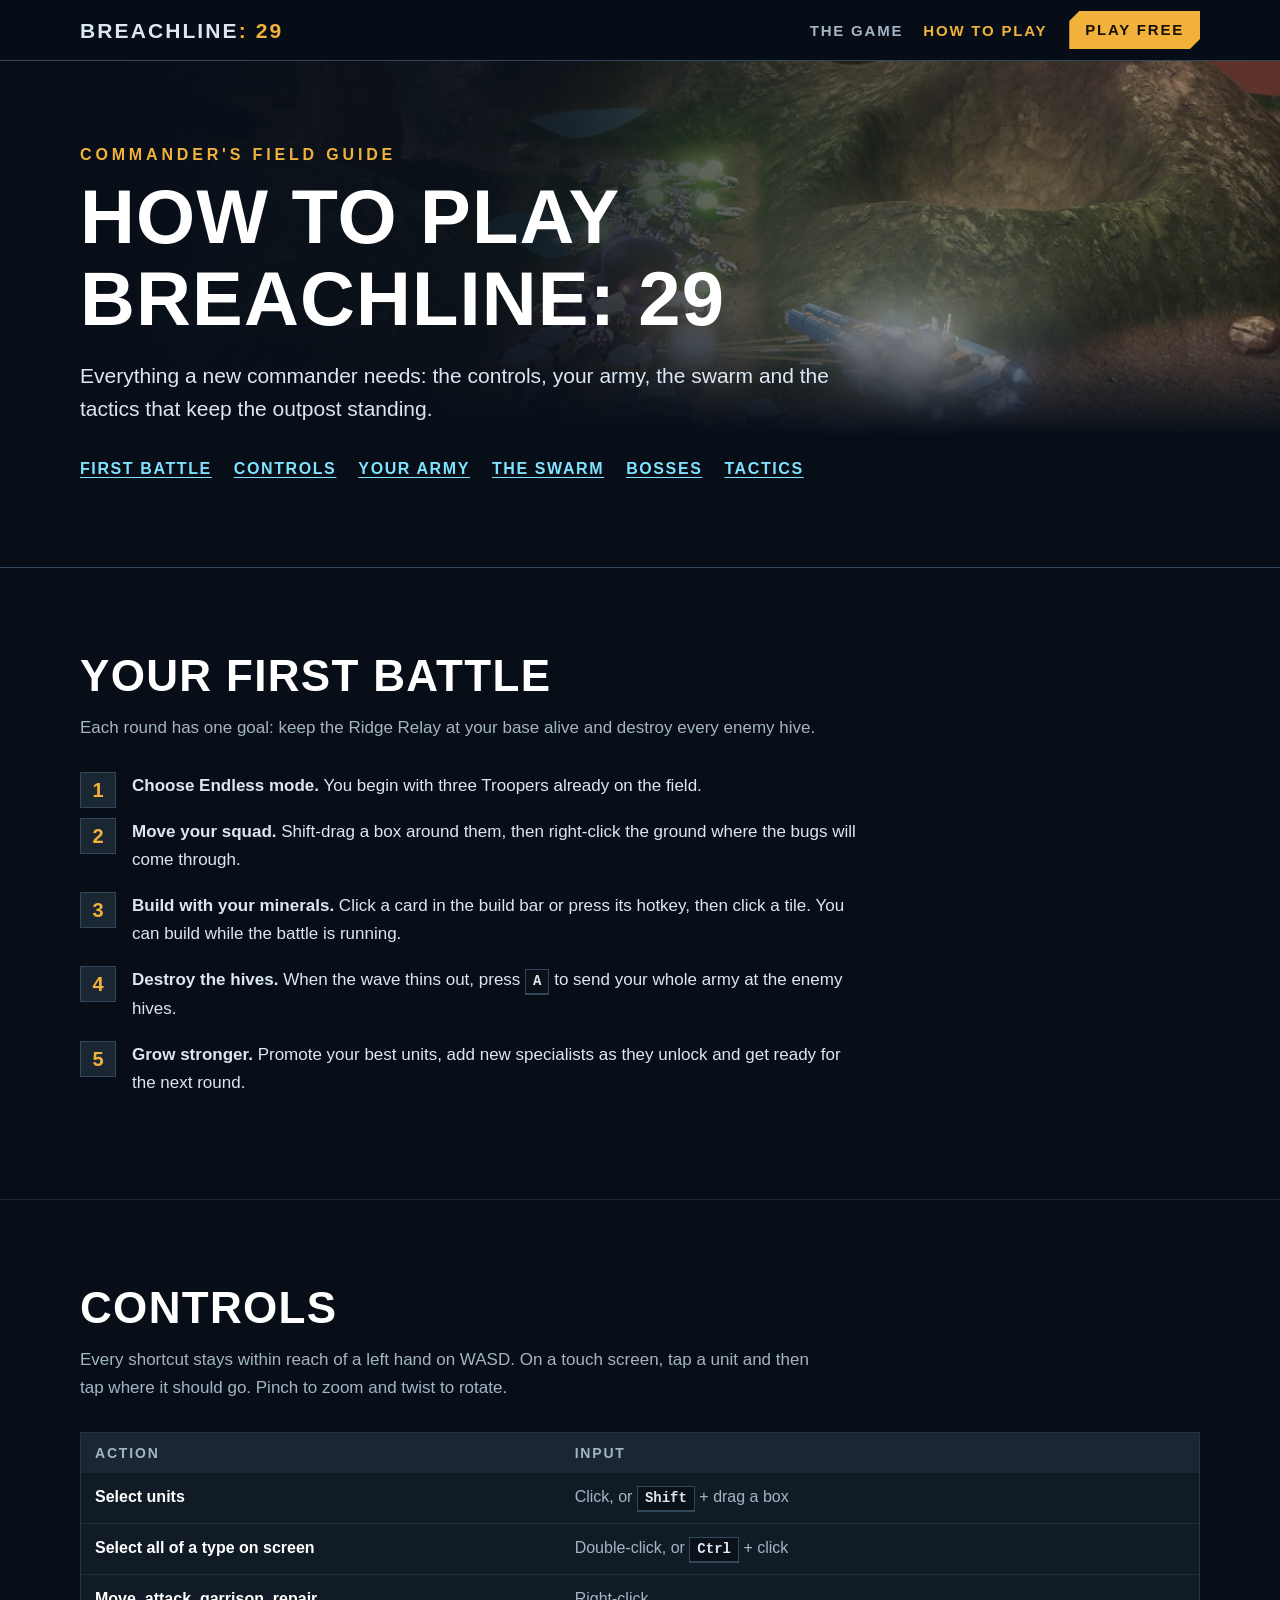
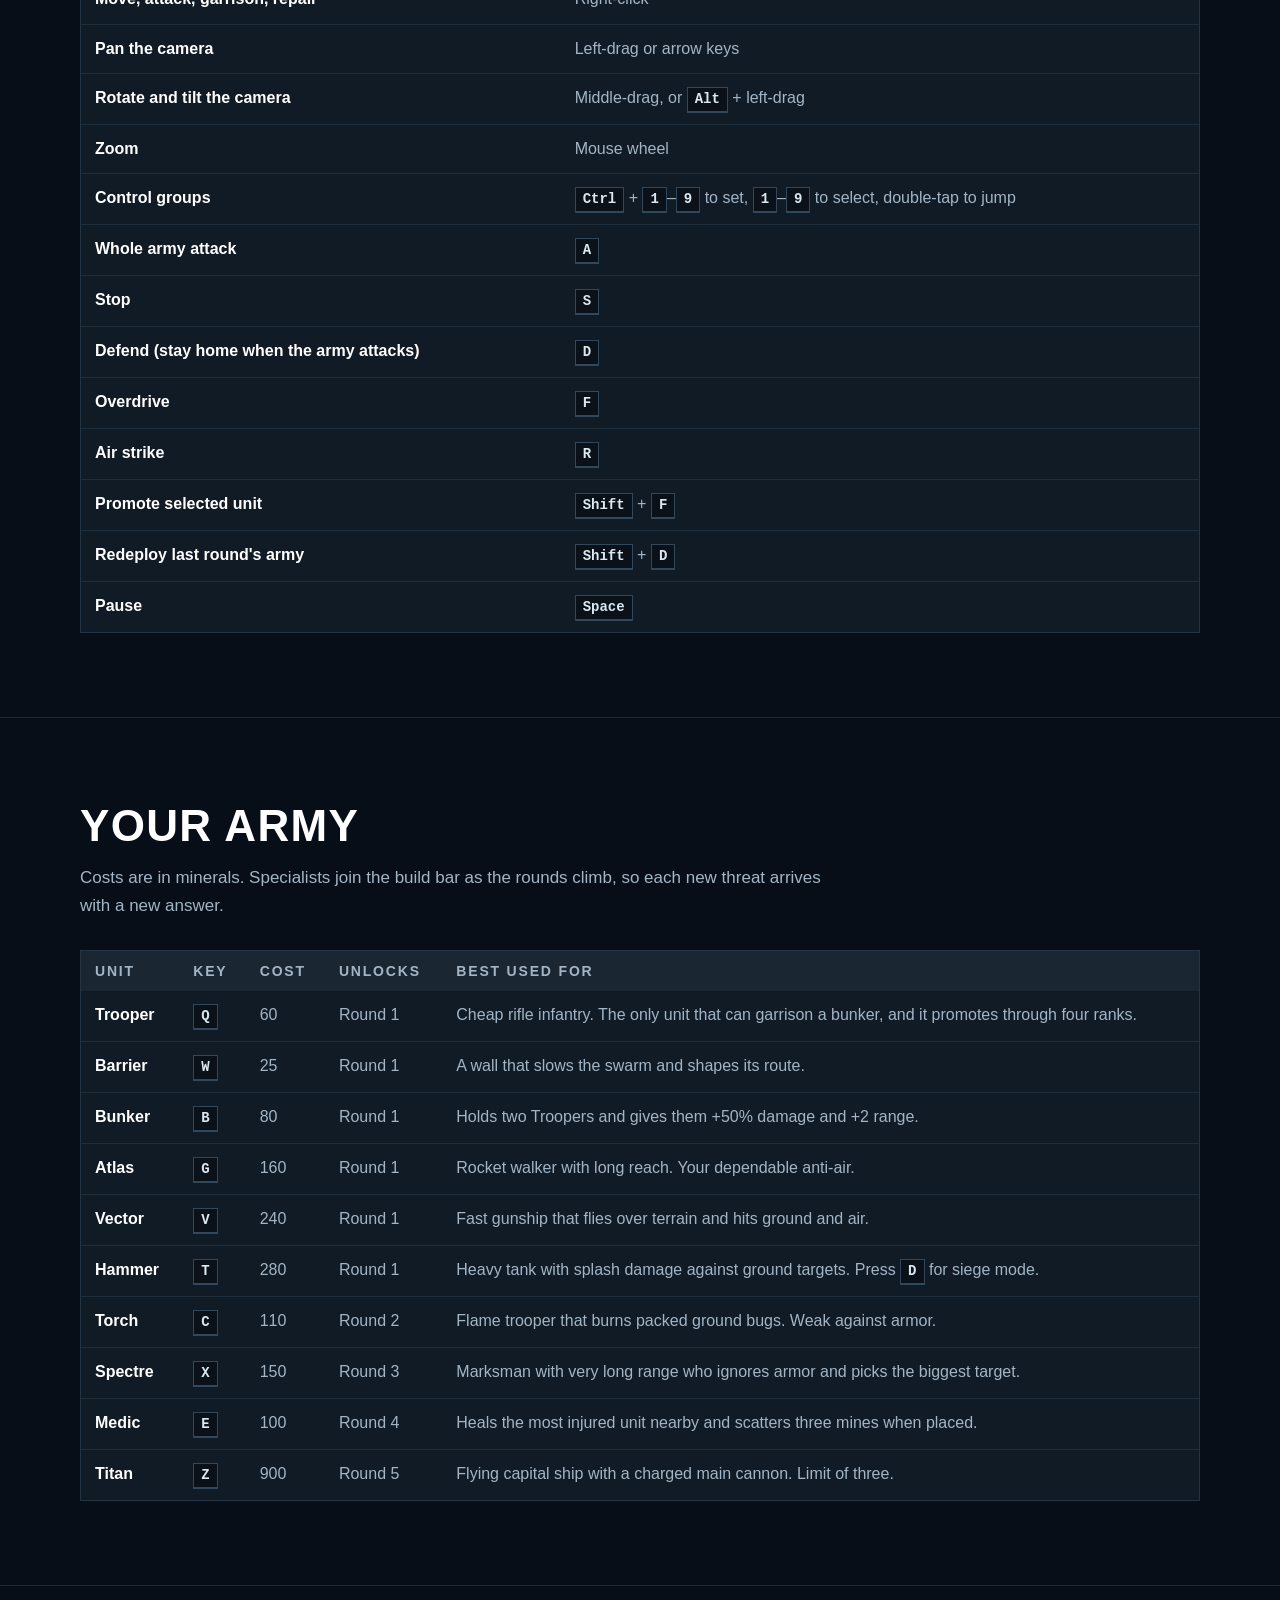
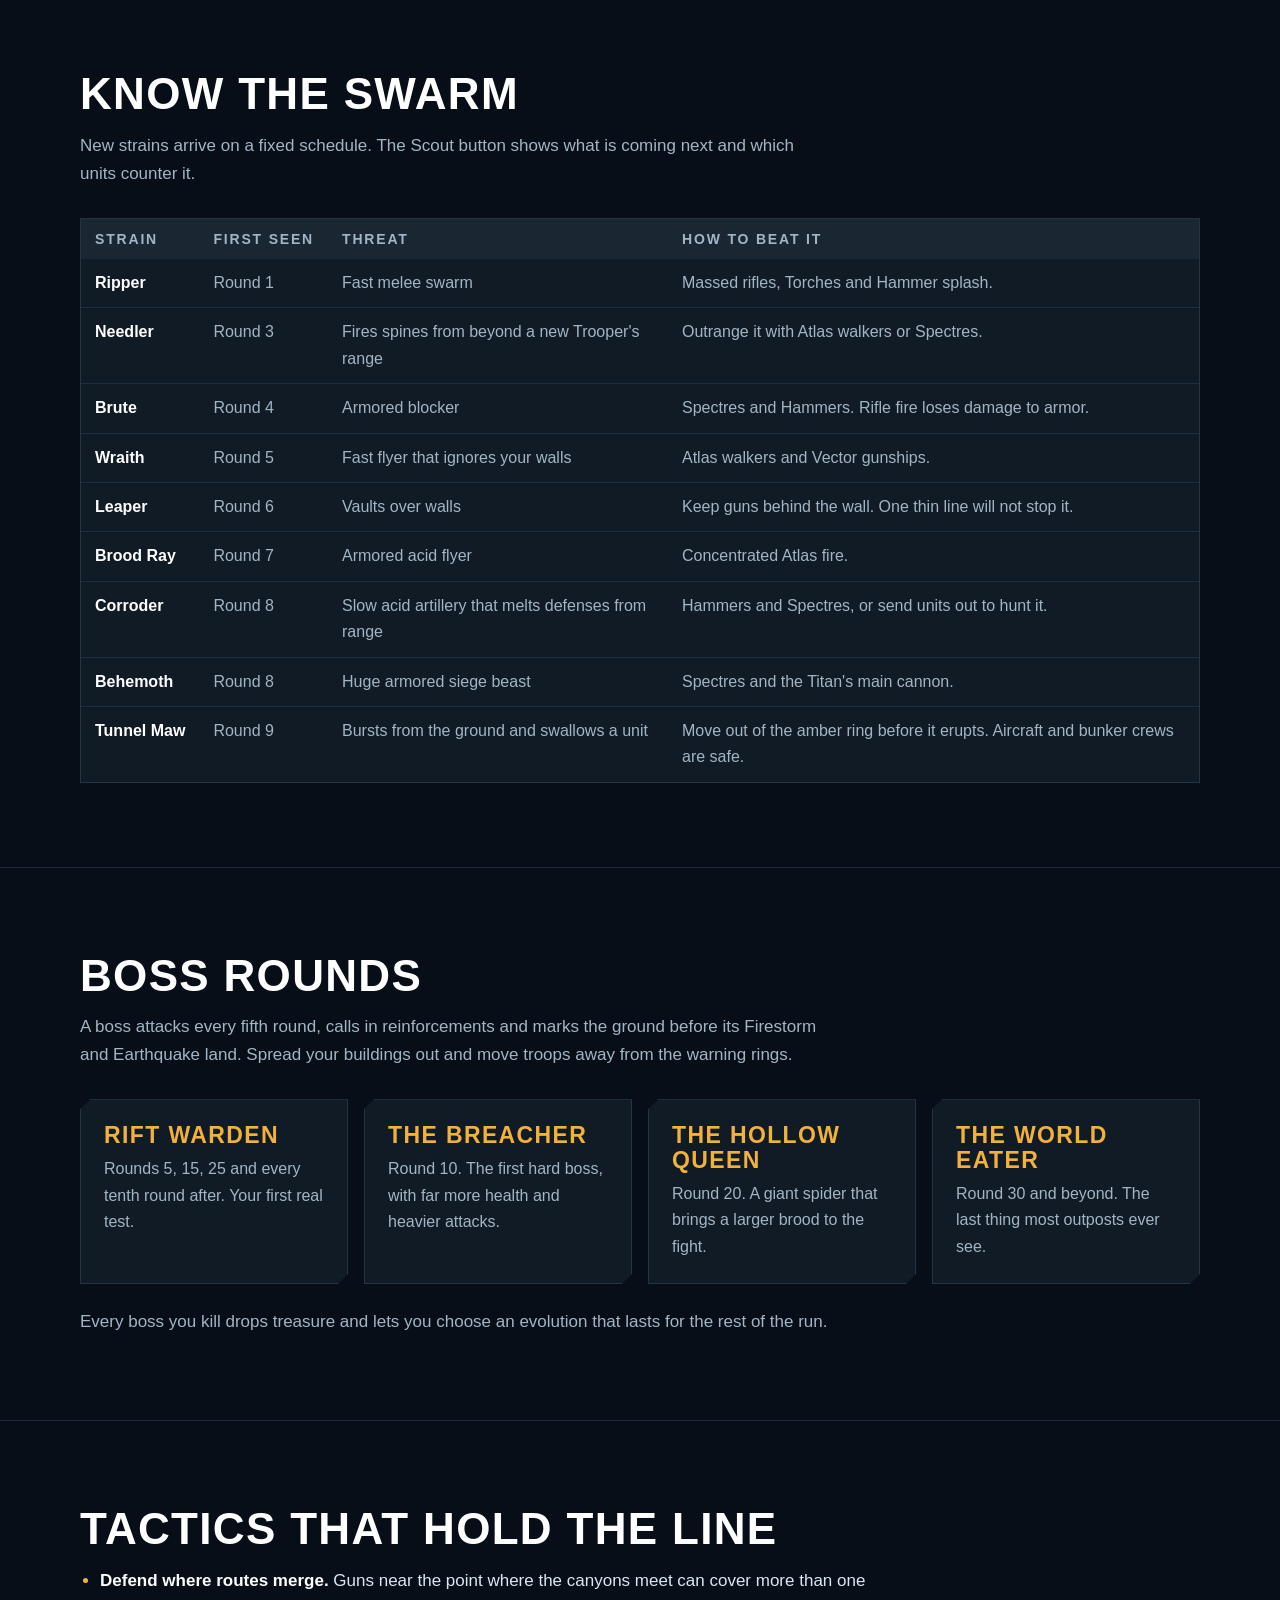
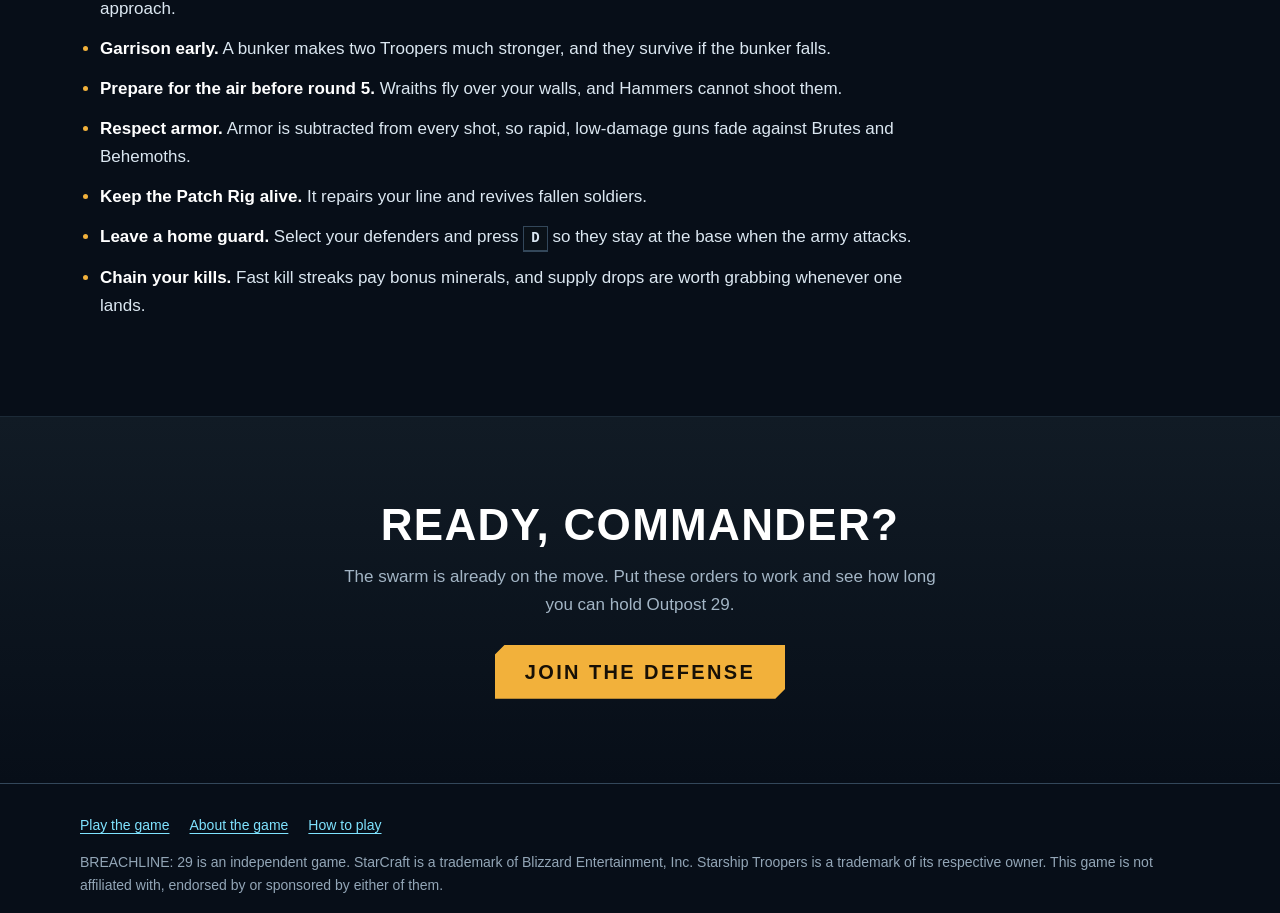
==== guide.html @ b4d99f03 "Make the game findable in search with landing pages and metadata Add a landing page and a how-to-pla" ====
<!DOCTYPE html>
<html lang="en">
<head>
<meta charset="utf-8">
<meta name="viewport" content="width=device-width, initial-scale=1">
<title>How to Play BREACHLINE: 29: Units, Enemies &amp; Strategy Guide</title>
<meta name="description" content="Master BREACHLINE: 29, the free 3D tower defense RTS. Learn the controls, every unit and bug strain, boss rounds and the strategies that hold the line.">
<meta name="robots" content="index, follow, max-image-preview:large, max-snippet:-1, max-video-preview:-1">
<meta name="theme-color" content="#070e18">
<link rel="canonical" href="https://protectyourhome.vercel.app/guide">
<link rel="icon" href="favicon.ico" sizes="32x32">
<link rel="icon" href="favicon.svg" type="image/svg+xml">
<link rel="apple-touch-icon" href="assets/icons/apple-touch-icon.png">
<link rel="manifest" href="site.webmanifest">
<meta property="og:type" content="article">
<meta property="og:locale" content="en_US">
<meta property="og:site_name" content="BREACHLINE: 29">
<meta property="og:title" content="BREACHLINE: 29 Field Guide: Units, Enemies &amp; Strategy">
<meta property="og:description" content="Every unit, every bug strain, every boss and the tactics that keep Outpost 29 standing.">
<meta property="og:url" content="https://protectyourhome.vercel.app/guide">
<meta property="og:image" content="https://protectyourhome.vercel.app/assets/og.jpg">
<meta property="og:image:width" content="1200">
<meta property="og:image:height" content="630">
<meta property="og:image:alt" content="A thin line of troopers, walkers and a gunship holding a canyon barricade against a glowing swarm.">
<meta name="twitter:card" content="summary_large_image">
<meta name="twitter:title" content="BREACHLINE: 29 Field Guide: Units, Enemies &amp; Strategy">
<meta name="twitter:description" content="Every unit, every bug strain, every boss and the tactics that keep Outpost 29 standing.">
<meta name="twitter:image" content="https://protectyourhome.vercel.app/assets/og.jpg">
<meta name="twitter:image:alt" content="A thin line of troopers, walkers and a gunship holding a canyon barricade against a glowing swarm.">
<link rel="stylesheet" href="src/site.css">
<script type="application/ld+json">
{
  "@context": "https://schema.org",
  "@graph": [
    {
      "@type": "Article",
      "@id": "https://protectyourhome.vercel.app/guide#article",
      "headline": "How to Play BREACHLINE: 29: Units, Enemies & Strategy Guide",
      "description": "The controls, units, bug strains, boss rounds and strategies of BREACHLINE: 29, a free 3D tower defense RTS.",
      "image": "https://protectyourhome.vercel.app/assets/og.jpg",
      "dateModified": "2026-11-18",
      "inLanguage": "en",
      "mainEntityOfPage": "https://protectyourhome.vercel.app/guide",
      "about": { "@id": "https://protectyourhome.vercel.app/#game" },
      "isPartOf": { "@id": "https://protectyourhome.vercel.app/#website" },
      "author": { "@id": "https://protectyourhome.vercel.app/#studio" },
      "publisher": { "@id": "https://protectyourhome.vercel.app/#studio" }
    },
    {
      "@type": "BreadcrumbList",
      "itemListElement": [
        { "@type": "ListItem", "position": 1, "name": "Play BREACHLINE: 29", "item": "https://protectyourhome.vercel.app/" },
        { "@type": "ListItem", "position": 2, "name": "How to play", "item": "https://protectyourhome.vercel.app/guide" }
      ]
    }
  ]
}
</script>
</head>
<body>
<a class="skip" href="#main">Skip to content</a>

<header class="bar">
  <div class="wrap bar__in">
    <a class="brand" href="./">BREACHLINE<b>: 29</b></a>
    <nav aria-label="Main">
      <a href="tower-defense-game">The game</a>
      <a href="guide" aria-current="page">How to play</a>
    </nav>
    <a class="cta cta--small" href="./">Play free</a>
  </div>
</header>

<main id="main">
  <section class="hero hero--short">
    <img class="hero__art" src="assets/og.jpg" width="1200" height="630" fetchpriority="high" alt="Troopers and walkers defend a canyon barricade from the swarm in BREACHLINE: 29.">
    <div class="wrap hero__in">
      <p class="eyebrow">Commander's field guide</p>
      <h1>How to play BREACHLINE: 29</h1>
      <p class="lede">Everything a new commander needs: the controls, your army, the swarm and the tactics that keep the outpost standing.</p>
      <ul class="toc" aria-label="On this page">
        <li><a href="#start">First battle</a></li>
        <li><a href="#controls">Controls</a></li>
        <li><a href="#army">Your army</a></li>
        <li><a href="#swarm">The swarm</a></li>
        <li><a href="#bosses">Bosses</a></li>
        <li><a href="#tactics">Tactics</a></li>
      </ul>
    </div>
  </section>

  <section class="block" id="start">
    <div class="wrap">
      <h2>Your first battle</h2>
      <p class="intro">Each round has one goal: keep the Ridge Relay at your base alive and destroy every enemy hive.</p>
      <ol class="steps">
        <li><strong>Choose Endless mode.</strong> You begin with three Troopers already on the field.</li>
        <li><strong>Move your squad.</strong> Shift-drag a box around them, then right-click the ground where the bugs will come through.</li>
        <li><strong>Build with your minerals.</strong> Click a card in the build bar or press its hotkey, then click a tile. You can build while the battle is running.</li>
        <li><strong>Destroy the hives.</strong> When the wave thins out, press <kbd>A</kbd> to send your whole army at the enemy hives.</li>
        <li><strong>Grow stronger.</strong> Promote your best units, add new specialists as they unlock and get ready for the next round.</li>
      </ol>
    </div>
  </section>

  <section class="block" id="controls">
    <div class="wrap">
      <h2>Controls</h2>
      <p class="intro">Every shortcut stays within reach of a left hand on WASD. On a touch screen, tap a unit and then tap where it should go. Pinch to zoom and twist to rotate.</p>
      <div class="scroll" tabindex="0" role="region" aria-label="Controls table">
        <table>
          <caption>Mouse and keyboard controls</caption>
          <thead><tr><th scope="col">Action</th><th scope="col">Input</th></tr></thead>
          <tbody>
            <tr><th scope="row">Select units</th><td>Click, or <kbd>Shift</kbd> + drag a box</td></tr>
            <tr><th scope="row">Select all of a type on screen</th><td>Double-click, or <kbd>Ctrl</kbd> + click</td></tr>
            <tr><th scope="row">Move, attack, garrison, repair</th><td>Right-click</td></tr>
            <tr><th scope="row">Pan the camera</th><td>Left-drag or arrow keys</td></tr>
            <tr><th scope="row">Rotate and tilt the camera</th><td>Middle-drag, or <kbd>Alt</kbd> + left-drag</td></tr>
            <tr><th scope="row">Zoom</th><td>Mouse wheel</td></tr>
            <tr><th scope="row">Control groups</th><td><kbd>Ctrl</kbd> + <kbd>1</kbd>–<kbd>9</kbd> to set, <kbd>1</kbd>–<kbd>9</kbd> to select, double-tap to jump</td></tr>
            <tr><th scope="row">Whole army attack</th><td><kbd>A</kbd></td></tr>
            <tr><th scope="row">Stop</th><td><kbd>S</kbd></td></tr>
            <tr><th scope="row">Defend (stay home when the army attacks)</th><td><kbd>D</kbd></td></tr>
            <tr><th scope="row">Overdrive</th><td><kbd>F</kbd></td></tr>
            <tr><th scope="row">Air strike</th><td><kbd>R</kbd></td></tr>
            <tr><th scope="row">Promote selected unit</th><td><kbd>Shift</kbd> + <kbd>F</kbd></td></tr>
            <tr><th scope="row">Redeploy last round's army</th><td><kbd>Shift</kbd> + <kbd>D</kbd></td></tr>
            <tr><th scope="row">Pause</th><td><kbd>Space</kbd></td></tr>
          </tbody>
        </table>
      </div>
    </div>
  </section>

  <section class="block" id="army">
    <div class="wrap">
      <h2>Your army</h2>
      <p class="intro">Costs are in minerals. Specialists join the build bar as the rounds climb, so each new threat arrives with a new answer.</p>
      <div class="scroll" tabindex="0" role="region" aria-label="Army table">
        <table>
          <caption>Units and defenses you can build</caption>
          <thead><tr><th scope="col">Unit</th><th scope="col">Key</th><th scope="col">Cost</th><th scope="col">Unlocks</th><th scope="col">Best used for</th></tr></thead>
          <tbody>
            <tr><th scope="row">Trooper</th><td><kbd>Q</kbd></td><td class="num">60</td><td class="num">Round 1</td><td>Cheap rifle infantry. The only unit that can garrison a bunker, and it promotes through four ranks.</td></tr>
            <tr><th scope="row">Barrier</th><td><kbd>W</kbd></td><td class="num">25</td><td class="num">Round 1</td><td>A wall that slows the swarm and shapes its route.</td></tr>
            <tr><th scope="row">Bunker</th><td><kbd>B</kbd></td><td class="num">80</td><td class="num">Round 1</td><td>Holds two Troopers and gives them +50% damage and +2 range.</td></tr>
            <tr><th scope="row">Atlas</th><td><kbd>G</kbd></td><td class="num">160</td><td class="num">Round 1</td><td>Rocket walker with long reach. Your dependable anti-air.</td></tr>
            <tr><th scope="row">Vector</th><td><kbd>V</kbd></td><td class="num">240</td><td class="num">Round 1</td><td>Fast gunship that flies over terrain and hits ground and air.</td></tr>
            <tr><th scope="row">Hammer</th><td><kbd>T</kbd></td><td class="num">280</td><td class="num">Round 1</td><td>Heavy tank with splash damage against ground targets. Press <kbd>D</kbd> for siege mode.</td></tr>
            <tr><th scope="row">Torch</th><td><kbd>C</kbd></td><td class="num">110</td><td class="num">Round 2</td><td>Flame trooper that burns packed ground bugs. Weak against armor.</td></tr>
            <tr><th scope="row">Spectre</th><td><kbd>X</kbd></td><td class="num">150</td><td class="num">Round 3</td><td>Marksman with very long range who ignores armor and picks the biggest target.</td></tr>
            <tr><th scope="row">Medic</th><td><kbd>E</kbd></td><td class="num">100</td><td class="num">Round 4</td><td>Heals the most injured unit nearby and scatters three mines when placed.</td></tr>
            <tr><th scope="row">Titan</th><td><kbd>Z</kbd></td><td class="num">900</td><td class="num">Round 5</td><td>Flying capital ship with a charged main cannon. Limit of three.</td></tr>
          </tbody>
        </table>
      </div>
    </div>
  </section>

  <section class="block" id="swarm">
    <div class="wrap">
      <h2>Know the swarm</h2>
      <p class="intro">New strains arrive on a fixed schedule. The Scout button shows what is coming next and which units counter it.</p>
      <div class="scroll" tabindex="0" role="region" aria-label="Swarm table">
        <table>
          <caption>Bug strains, when they first appear and how to beat them</caption>
          <thead><tr><th scope="col">Strain</th><th scope="col">First seen</th><th scope="col">Threat</th><th scope="col">How to beat it</th></tr></thead>
          <tbody>
            <tr><th scope="row">Ripper</th><td class="num">Round 1</td><td>Fast melee swarm</td><td>Massed rifles, Torches and Hammer splash.</td></tr>
            <tr><th scope="row">Needler</th><td class="num">Round 3</td><td>Fires spines from beyond a new Trooper's range</td><td>Outrange it with Atlas walkers or Spectres.</td></tr>
            <tr><th scope="row">Brute</th><td class="num">Round 4</td><td>Armored blocker</td><td>Spectres and Hammers. Rifle fire loses damage to armor.</td></tr>
            <tr><th scope="row">Wraith</th><td class="num">Round 5</td><td>Fast flyer that ignores your walls</td><td>Atlas walkers and Vector gunships.</td></tr>
            <tr><th scope="row">Leaper</th><td class="num">Round 6</td><td>Vaults over walls</td><td>Keep guns behind the wall. One thin line will not stop it.</td></tr>
            <tr><th scope="row">Brood Ray</th><td class="num">Round 7</td><td>Armored acid flyer</td><td>Concentrated Atlas fire.</td></tr>
            <tr><th scope="row">Corroder</th><td class="num">Round 8</td><td>Slow acid artillery that melts defenses from range</td><td>Hammers and Spectres, or send units out to hunt it.</td></tr>
            <tr><th scope="row">Behemoth</th><td class="num">Round 8</td><td>Huge armored siege beast</td><td>Spectres and the Titan's main cannon.</td></tr>
            <tr><th scope="row">Tunnel Maw</th><td class="num">Round 9</td><td>Bursts from the ground and swallows a unit</td><td>Move out of the amber ring before it erupts. Aircraft and bunker crews are safe.</td></tr>
          </tbody>
        </table>
      </div>
    </div>
  </section>

  <section class="block" id="bosses">
    <div class="wrap">
      <h2>Boss rounds</h2>
      <p class="intro">A boss attacks every fifth round, calls in reinforcements and marks the ground before its Firestorm and Earthquake land. Spread your buildings out and move troops away from the warning rings.</p>
      <div class="grid grid--four">
        <article class="card"><h3>Rift Warden</h3><p>Rounds 5, 15, 25 and every tenth round after. Your first real test.</p></article>
        <article class="card"><h3>The Breacher</h3><p>Round 10. The first hard boss, with far more health and heavier attacks.</p></article>
        <article class="card"><h3>The Hollow Queen</h3><p>Round 20. A giant spider that brings a larger brood to the fight.</p></article>
        <article class="card"><h3>The World Eater</h3><p>Round 30 and beyond. The last thing most outposts ever see.</p></article>
      </div>
      <p class="intro" style="margin:24px 0 0">Every boss you kill drops treasure and lets you choose an evolution that lasts for the rest of the run.</p>
    </div>
  </section>

  <section class="block" id="tactics">
    <div class="wrap">
      <h2>Tactics that hold the line</h2>
      <ul class="tips">
        <li><strong>Defend where routes merge.</strong> Guns near the point where the canyons meet can cover more than one approach.</li>
        <li><strong>Garrison early.</strong> A bunker makes two Troopers much stronger, and they survive if the bunker falls.</li>
        <li><strong>Prepare for the air before round 5.</strong> Wraiths fly over your walls, and Hammers cannot shoot them.</li>
        <li><strong>Respect armor.</strong> Armor is subtracted from every shot, so rapid, low-damage guns fade against Brutes and Behemoths.</li>
        <li><strong>Keep the Patch Rig alive.</strong> It repairs your line and revives fallen soldiers.</li>
        <li><strong>Leave a home guard.</strong> Select your defenders and press <kbd>D</kbd> so they stay at the base when the army attacks.</li>
        <li><strong>Chain your kills.</strong> Fast kill streaks pay bonus minerals, and supply drops are worth grabbing whenever one lands.</li>
      </ul>
    </div>
  </section>

  <section class="block closing">
    <div class="wrap">
      <h2>Ready, commander?</h2>
      <p>The swarm is already on the move. Put these orders to work and see how long you can hold Outpost 29.</p>
      <a class="cta" href="./">Join the defense</a>
    </div>
  </section>
</main>

<footer class="foot">
  <div class="wrap">
    <nav aria-label="Footer">
      <a href="./">Play the game</a>
      <a href="tower-defense-game">About the game</a>
      <a href="guide">How to play</a>
    </nav>
    <p>BREACHLINE: 29 is an independent game. StarCraft is a trademark of Blizzard Entertainment, Inc. Starship Troopers is a trademark of its respective owner. This game is not affiliated with, endorsed by or sponsored by either of them.</p>
  </div>
</footer>
</body>
</html>
---- src/site.css ----
/*
 * The public pages around the game (tower-defense-game.html, guide.html).
 * Same steel console as the start menu, but light enough to load before the game does.
 */
:root {
  color-scheme: dark;
  --display: "Bahnschrift", "DIN Condensed", "DIN Alternate", "Avenir Next Condensed", "Arial Narrow", sans-serif;
  --body: -apple-system, BlinkMacSystemFont, "Segoe UI", Roboto, "Helvetica Neue", Arial, sans-serif;
  --bg: #070e18;
  --plate: #111b25;
  --plate-high: #1a2632;
  --edge: #33475a;
  --ink: #dbe7f1;
  --dim: #a3b5c5;
  --ice: #7fe3ff;
  --amber: #f2b13b;
  --cut: polygon(10px 0, 100% 0, 100% calc(100% - 10px), calc(100% - 10px) 100%, 0 100%, 0 10px);
}

* { box-sizing: border-box; }
html { scroll-behavior: smooth; scroll-padding-top: 76px; -webkit-text-size-adjust: 100%; }
body { margin: 0; background: var(--bg); color: var(--ink); font: 17px/1.65 var(--body); overflow-x: hidden; }
img { display: block; max-width: 100%; height: auto; }
a { color: var(--ice); text-underline-offset: 3px; }
a:hover { color: #c5f2ff; }
:focus-visible { outline: 2px solid var(--amber); outline-offset: 3px; }

.skip { position: absolute; left: 16px; top: -60px; z-index: 30; padding: 8px 14px; background: var(--amber); color: #171006; font-weight: 700; }
.skip:focus { top: 10px; color: #171006; }

.wrap { width: min(1120px, 100% - 32px); margin-inline: auto; }

/* ---------------- top bar ---------------- */
.bar { position: sticky; top: 0; z-index: 20; background: #070e18f2; border-bottom: 1px solid var(--edge); }
.bar__in { display: flex; align-items: center; gap: 22px; min-height: 60px; }
.brand { margin-right: auto; color: var(--ink); font: 700 21px/1 var(--display); letter-spacing: .1em; text-decoration: none; white-space: nowrap; }
.brand b { color: var(--amber); }
.bar nav { display: flex; gap: 20px; }
.bar nav a { color: var(--dim); font: 600 15px/1 var(--display); letter-spacing: .12em; text-decoration: none; text-transform: uppercase; white-space: nowrap; }
.bar nav a:hover, .bar nav a[aria-current] { color: var(--amber); }

/* ---------------- buttons ---------------- */
.cta {
  display: inline-flex; align-items: center; justify-content: center; min-height: 54px; padding: 12px 30px;
  background: var(--amber); color: #171006; clip-path: var(--cut);
  font: 700 20px/1.1 var(--display); letter-spacing: .12em; text-align: center; text-decoration: none; text-transform: uppercase;
  transition: background-color .15s ease;
}
.cta:hover { background: #ffd27a; color: #171006; }
.cta--small { min-height: 38px; padding: 8px 16px; font-size: 15px; white-space: nowrap; }
.cta--quiet { background: var(--plate-high); color: var(--ink); box-shadow: inset 0 0 0 1px var(--edge); }
.cta--quiet:hover { background: #2a3b4b; color: #fff; }

/* ---------------- hero ---------------- */
.hero { position: relative; isolation: isolate; overflow: hidden; border-bottom: 1px solid var(--edge); }
.hero__art { position: absolute; inset: 0; z-index: -2; width: 100%; height: 100%; object-fit: cover; object-position: 62% 50%; }
.hero::after { content: ''; position: absolute; inset: 0; z-index: -1; background: linear-gradient(0deg, #070e18 26%, transparent 52%), linear-gradient(90deg, #070e18 8%, #070e18d9 44%, #070e1833 78%); }
.hero__in { padding-block: clamp(64px, 11vw, 136px); }
.hero--short .hero__in { padding-block: clamp(48px, 7vw, 84px); }
.eyebrow { margin: 0 0 12px; color: var(--amber); font: 700 16px/1.2 var(--display); letter-spacing: .24em; text-transform: uppercase; }
h1, h2, h3 { font-family: var(--display); line-height: 1.08; text-wrap: balance; }
h1 { max-width: 15em; margin: 0; color: #fff; font-size: clamp(42px, 6.6vw, 76px); font-weight: 700; letter-spacing: .015em; text-transform: uppercase; }
.lede { max-width: 37em; margin: 20px 0 30px; color: var(--ink); font-size: clamp(18px, 2vw, 21px); line-height: 1.55; }
.actions { display: flex; flex-wrap: wrap; gap: 12px; }
.assure { margin: 16px 0 0; color: var(--dim); font-size: 15px; }

/* ---------------- sections ---------------- */
section.block { padding-block: clamp(48px, 7vw, 84px); }
section.block + section.block { border-top: 1px solid #1c2a37; }
h2 { max-width: 22em; margin: 0 0 14px; color: #fff; font-size: clamp(31px, 4vw, 44px); font-weight: 700; letter-spacing: .03em; text-transform: uppercase; }
h3 { margin: 0 0 8px; color: var(--amber); font-size: 23px; font-weight: 700; letter-spacing: .06em; text-transform: uppercase; }
.intro { max-width: 44em; margin: 0 0 30px; color: var(--dim); }
p { margin: 0 0 14px; }
p:last-child { margin-bottom: 0; }

.grid { display: grid; grid-template-columns: repeat(auto-fit, minmax(min(100%, 300px), 1fr)); gap: 16px; }
.card { padding: 24px; background: var(--plate); box-shadow: inset 0 0 0 1px #243443; clip-path: var(--cut); }
.card p { color: var(--dim); font-size: 16px; }

.grid--four { grid-template-columns: repeat(4, minmax(0, 1fr)); }
@media (max-width: 1040px) { .grid--four { grid-template-columns: repeat(2, minmax(0, 1fr)); } }
@media (max-width: 600px) { .grid--four { grid-template-columns: minmax(0, 1fr); } }

.tally { display: grid; grid-template-columns: repeat(4, 1fr); gap: 1px; margin-block: 0; background: var(--edge); border-block: 1px solid var(--edge); }
.tally div { padding: 20px 12px; background: var(--bg); text-align: center; }
.tally dt { color: var(--dim); font: 600 14px/1.25 var(--display); letter-spacing: .14em; text-transform: uppercase; }
.tally dd { order: -1; margin: 0 0 4px; color: var(--ice); font: 700 44px/1 var(--display); }
.tally div { display: flex; flex-direction: column; }

/* ---------------- guide ---------------- */
.toc { display: flex; flex-wrap: wrap; gap: 8px 22px; margin: 0; padding: 0; list-style: none; }
.toc a { font: 600 16px/1.4 var(--display); letter-spacing: .1em; text-transform: uppercase; }
.steps { max-width: 46em; margin: 0; padding: 0; list-style: none; counter-reset: step; }
.steps li { position: relative; padding: 0 0 18px 52px; counter-increment: step; }
.steps li::before { content: counter(step); position: absolute; left: 0; top: 0; width: 36px; height: 36px; background: var(--plate-high); box-shadow: inset 0 0 0 1px var(--edge); color: var(--amber); font: 700 20px/36px var(--display); text-align: center; }
.tips { max-width: 50em; margin: 0; padding-left: 20px; }
.tips li { margin-bottom: 12px; }
.tips li::marker { color: var(--amber); }
.tips strong { color: #fff; }

.scroll { overflow-x: auto; border: 1px solid #243443; background: var(--plate); }
table { width: 100%; min-width: 640px; border-collapse: collapse; font-size: 16px; }
caption { position: absolute; width: 1px; height: 1px; overflow: hidden; clip-path: inset(50%); white-space: nowrap; }
th, td { padding: 11px 14px; border-bottom: 1px solid #1f2e3c; text-align: left; vertical-align: top; }
tr:last-child > * { border-bottom: 0; }
thead th { background: var(--plate-high); color: var(--dim); font: 600 14px/1.3 var(--display); letter-spacing: .13em; text-transform: uppercase; white-space: nowrap; }
tbody th { color: #fff; font-weight: 600; white-space: nowrap; }
td { color: var(--dim); }
.num { font-variant-numeric: tabular-nums; white-space: nowrap; }
kbd { display: inline-block; padding: 1px 7px; background: #0a1118; border: 1px solid var(--edge); border-bottom-width: 2px; color: var(--ink); font: 600 14px/1.5 ui-monospace, SFMono-Regular, Menlo, Consolas, monospace; white-space: nowrap; }

/* ---------------- FAQ ---------------- */
.faq { max-width: 50em; }
.faq details { border-bottom: 1px solid #243443; }
.faq summary { padding: 16px 28px 16px 0; color: #fff; font-weight: 600; cursor: pointer; }
.faq summary:hover { color: var(--amber); }
.faq details p { padding-bottom: 16px; color: var(--dim); }

/* ---------------- closing call and footer ---------------- */
.closing { background: linear-gradient(180deg, #111b25, #070e18); border-top: 1px solid var(--edge); text-align: center; }
.closing h2 { margin-inline: auto; }
.closing p { max-width: 36em; margin: 0 auto 26px; color: var(--dim); }
.foot { padding-block: 30px 40px; border-top: 1px solid var(--edge); color: #93a6b7; font-size: 14px; }
.foot nav { display: flex; flex-wrap: wrap; gap: 8px 20px; margin-bottom: 14px; }

@media (max-width: 720px) {
  body { font-size: 16px; }
  .bar nav { display: none; }
  .hero::after { background: linear-gradient(0deg, #070e18 12%, #070e18d1 62%, #070e1899); }
  .actions .cta { width: 100%; }
  .tally { grid-template-columns: repeat(2, 1fr); }
  .card { padding: 20px; }
}
@media (prefers-reduced-motion: reduce) {
  html { scroll-behavior: auto; }
  .cta { transition: none; }
}
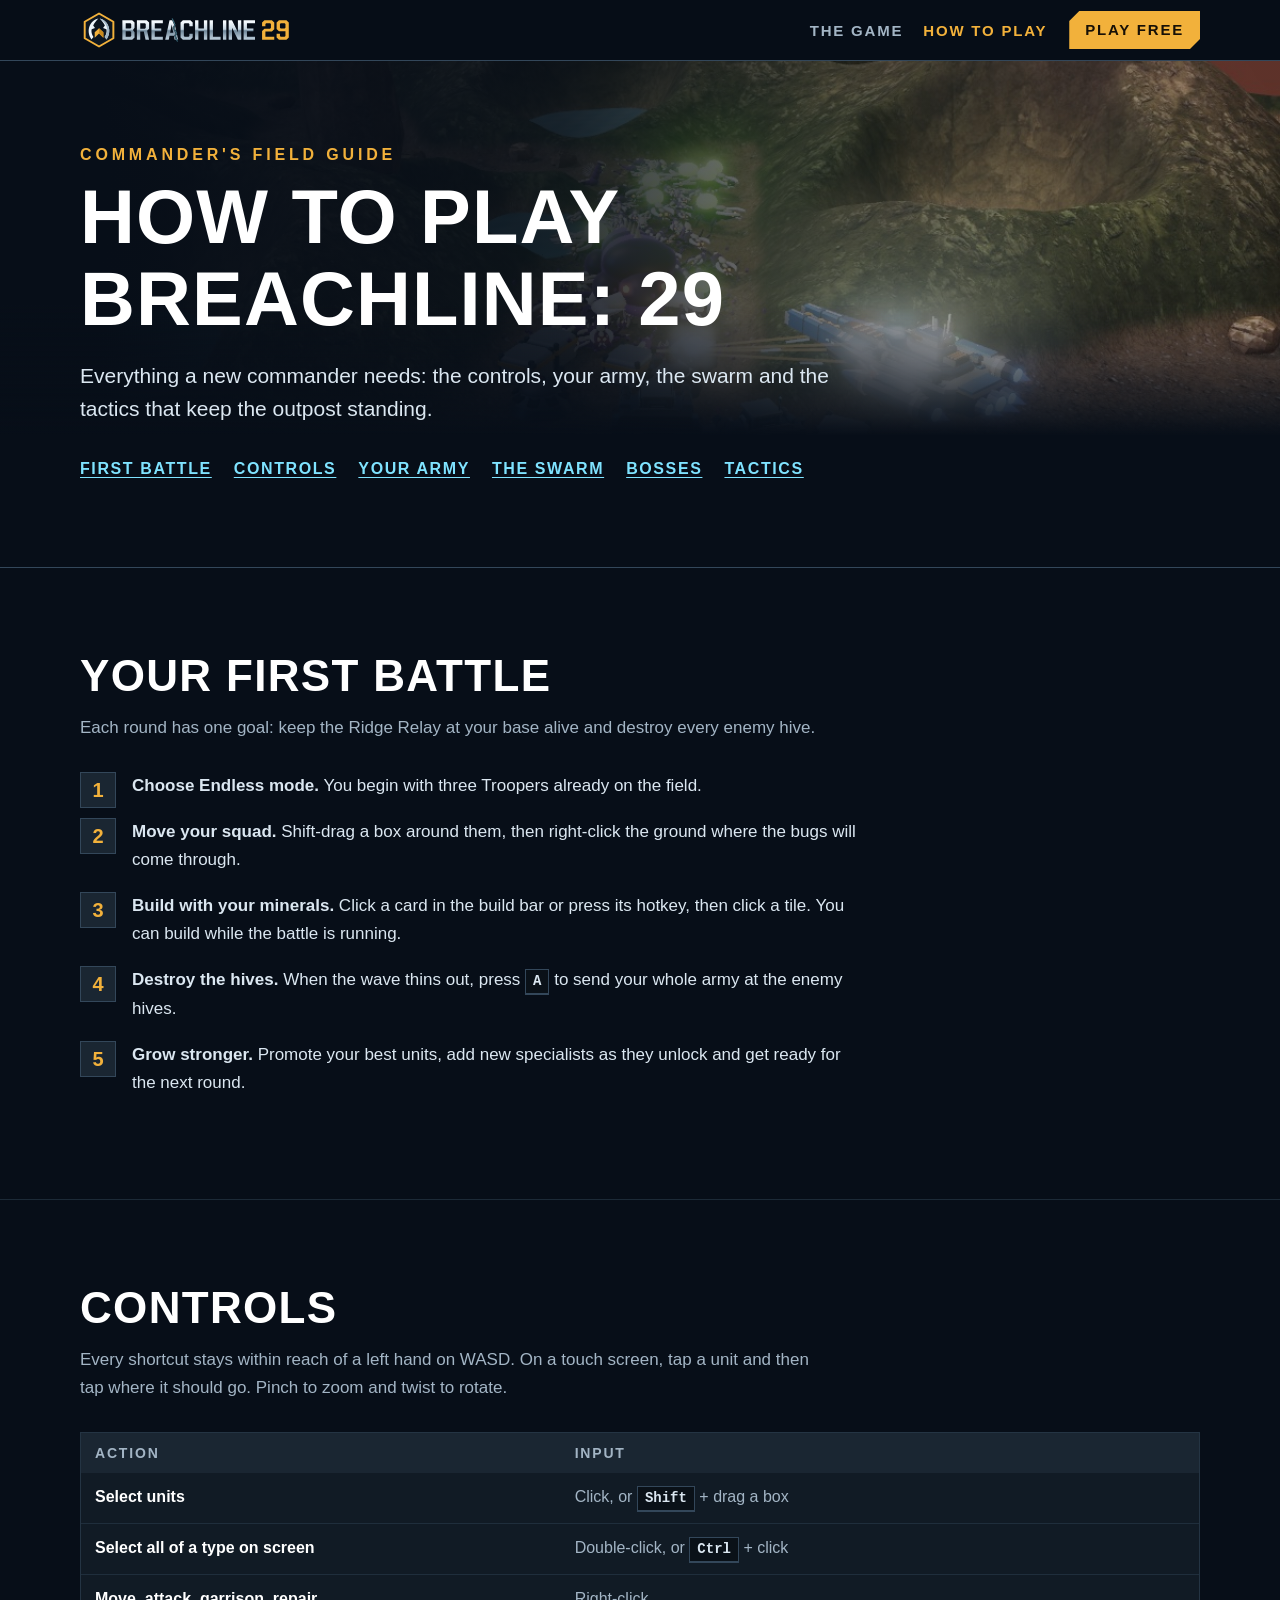
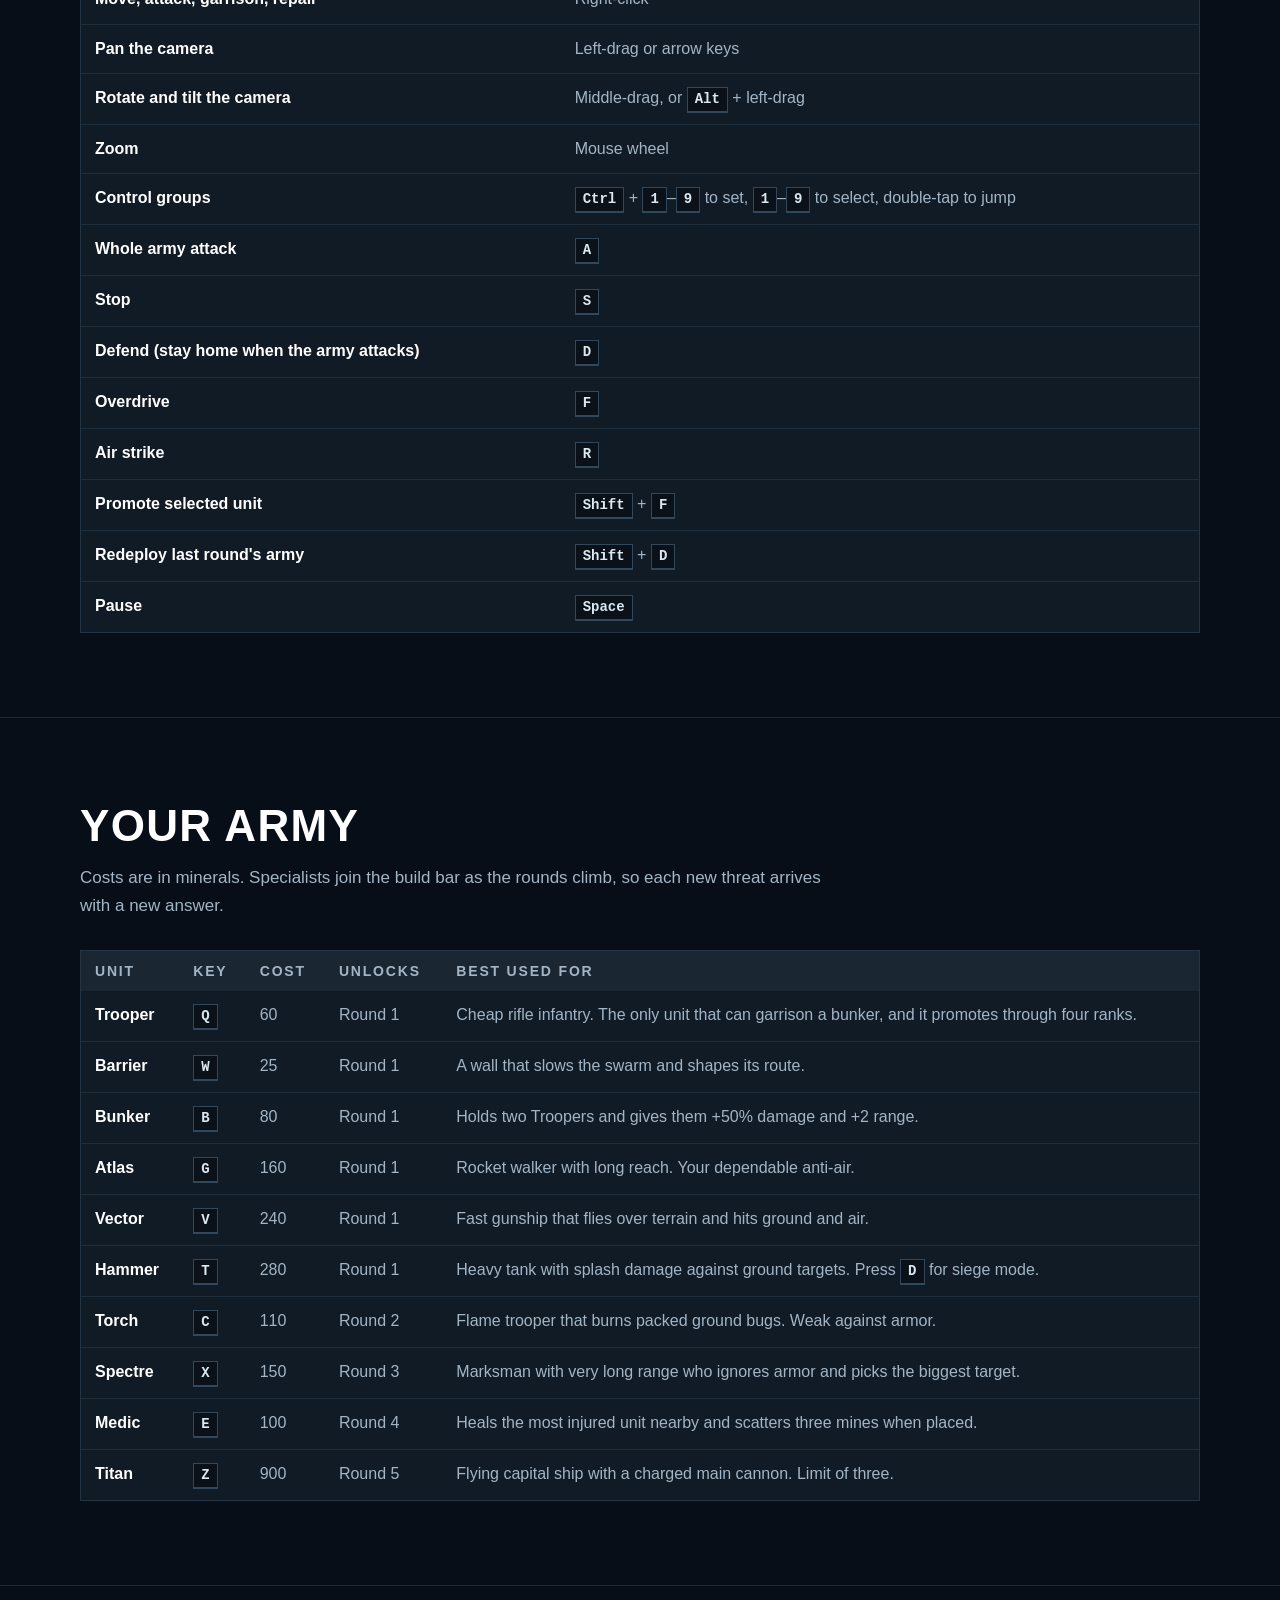
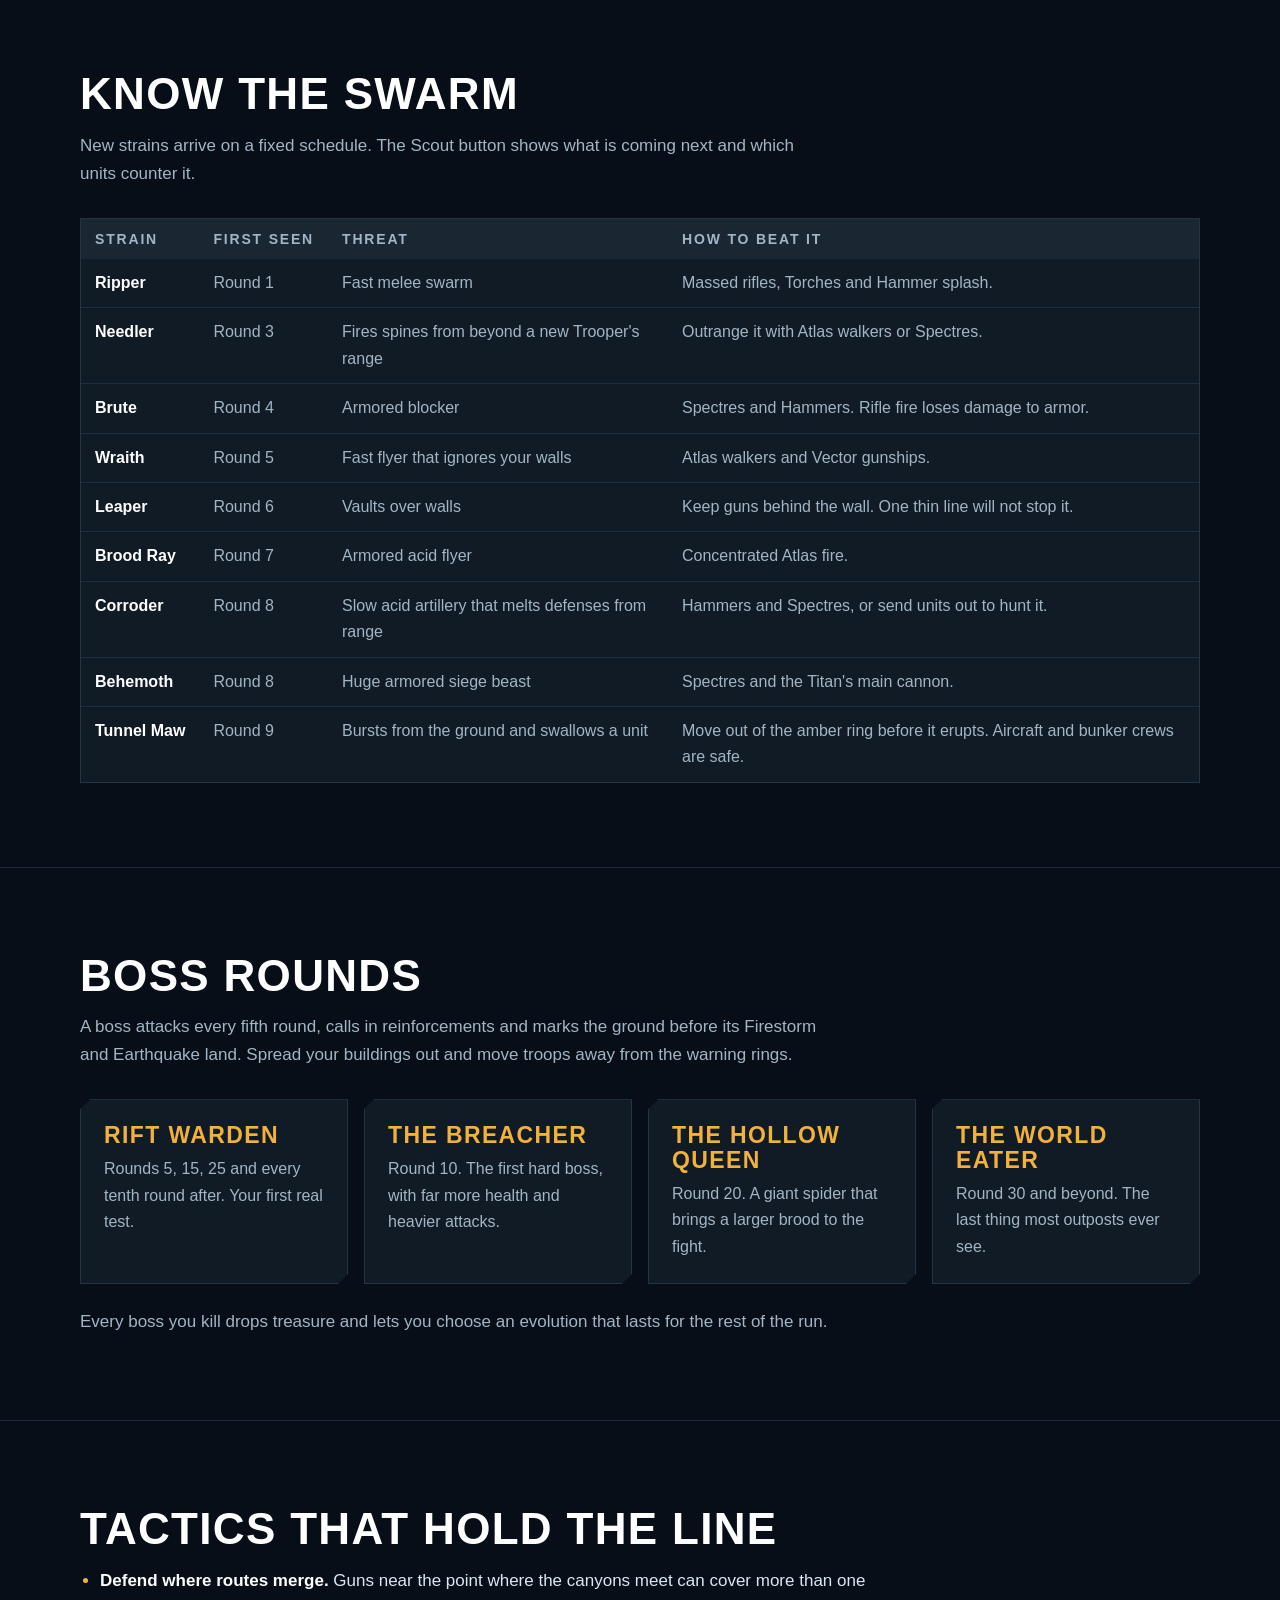
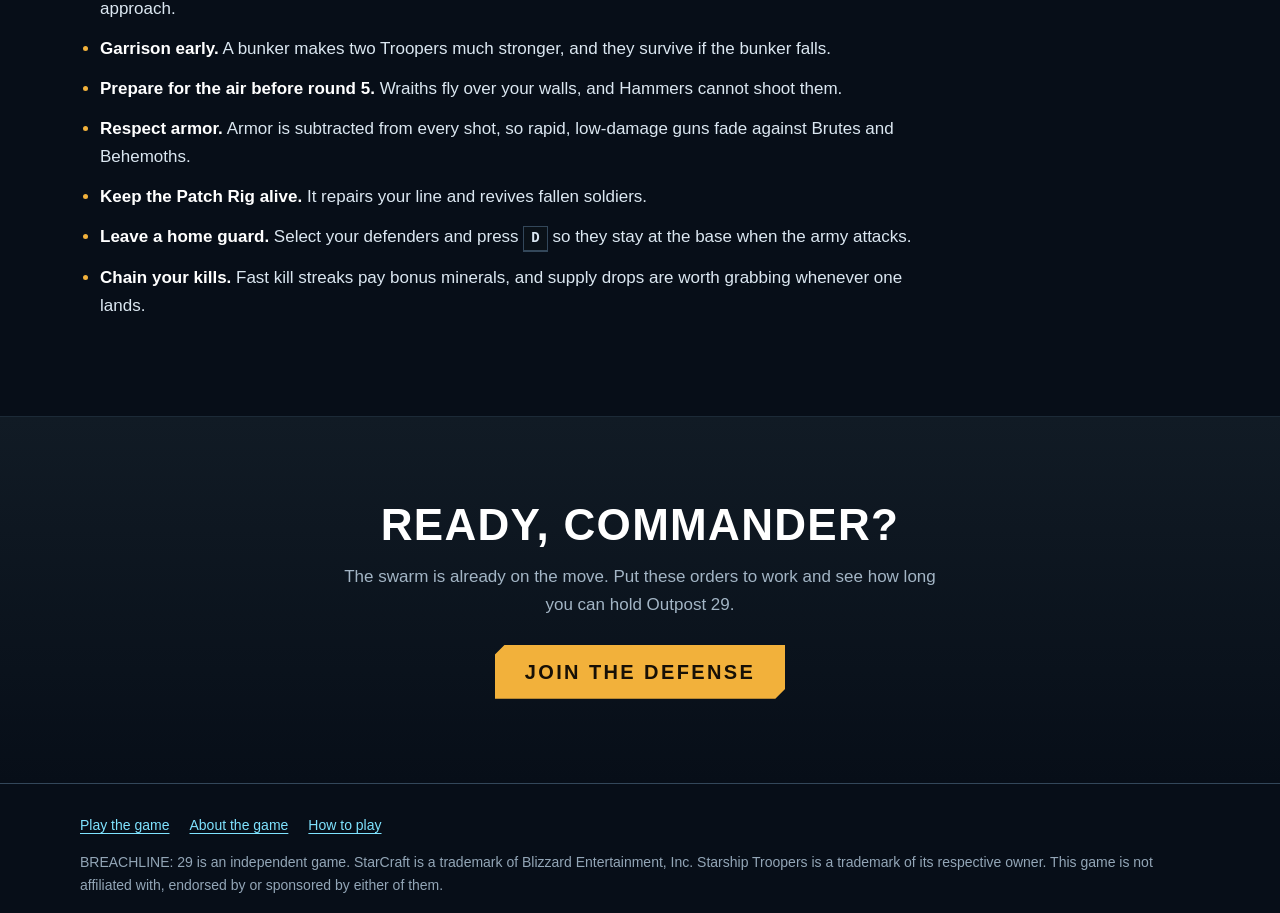
==== commit 003eda95: "Give the game a real logo and favicon Two swarm jaws close on a rank chevron inside a hive cell. The" ====
--- a/guide.html
+++ b/guide.html
@@ -10,7 +10,7 @@
 <link rel="canonical" href="https://protectyourhome.vercel.app/guide">
 <link rel="icon" href="favicon.ico" sizes="32x32">
 <link rel="icon" href="favicon.svg" type="image/svg+xml">
-<link rel="apple-touch-icon" href="assets/icons/apple-touch-icon.png">
+<link rel="apple-touch-icon" href="assets/brand/apple-touch-icon-v1.png">
 <link rel="manifest" href="site.webmanifest">
 <meta property="og:type" content="article">
 <meta property="og:locale" content="en_US">
@@ -62,7 +62,7 @@
 
 <header class="bar">
   <div class="wrap bar__in">
-    <a class="brand" href="./">BREACHLINE<b>: 29</b></a>
+    <a class="brand" href="./"><img src="assets/brand/logo-v1.svg" width="1368" height="248" alt="BREACHLINE: 29"></a>
     <nav aria-label="Main">
       <a href="tower-defense-game">The game</a>
       <a href="guide" aria-current="page">How to play</a>
--- a/src/site.css
+++ b/src/site.css
@@ -33,8 +33,8 @@
 /* ---------------- top bar ---------------- */
 .bar { position: sticky; top: 0; z-index: 20; background: #070e18f2; border-bottom: 1px solid var(--edge); }
 .bar__in { display: flex; align-items: center; gap: 22px; min-height: 60px; }
-.brand { margin-right: auto; color: var(--ink); font: 700 21px/1 var(--display); letter-spacing: .1em; text-decoration: none; white-space: nowrap; }
-.brand b { color: var(--amber); }
+.brand { flex: 0 1 auto; min-width: 0; margin-right: auto; }
+.brand img { width: auto; height: 38px; }
 .bar nav { display: flex; gap: 20px; }
 .bar nav a { color: var(--dim); font: 600 15px/1 var(--display); letter-spacing: .12em; text-decoration: none; text-transform: uppercase; white-space: nowrap; }
 .bar nav a:hover, .bar nav a[aria-current] { color: var(--amber); }
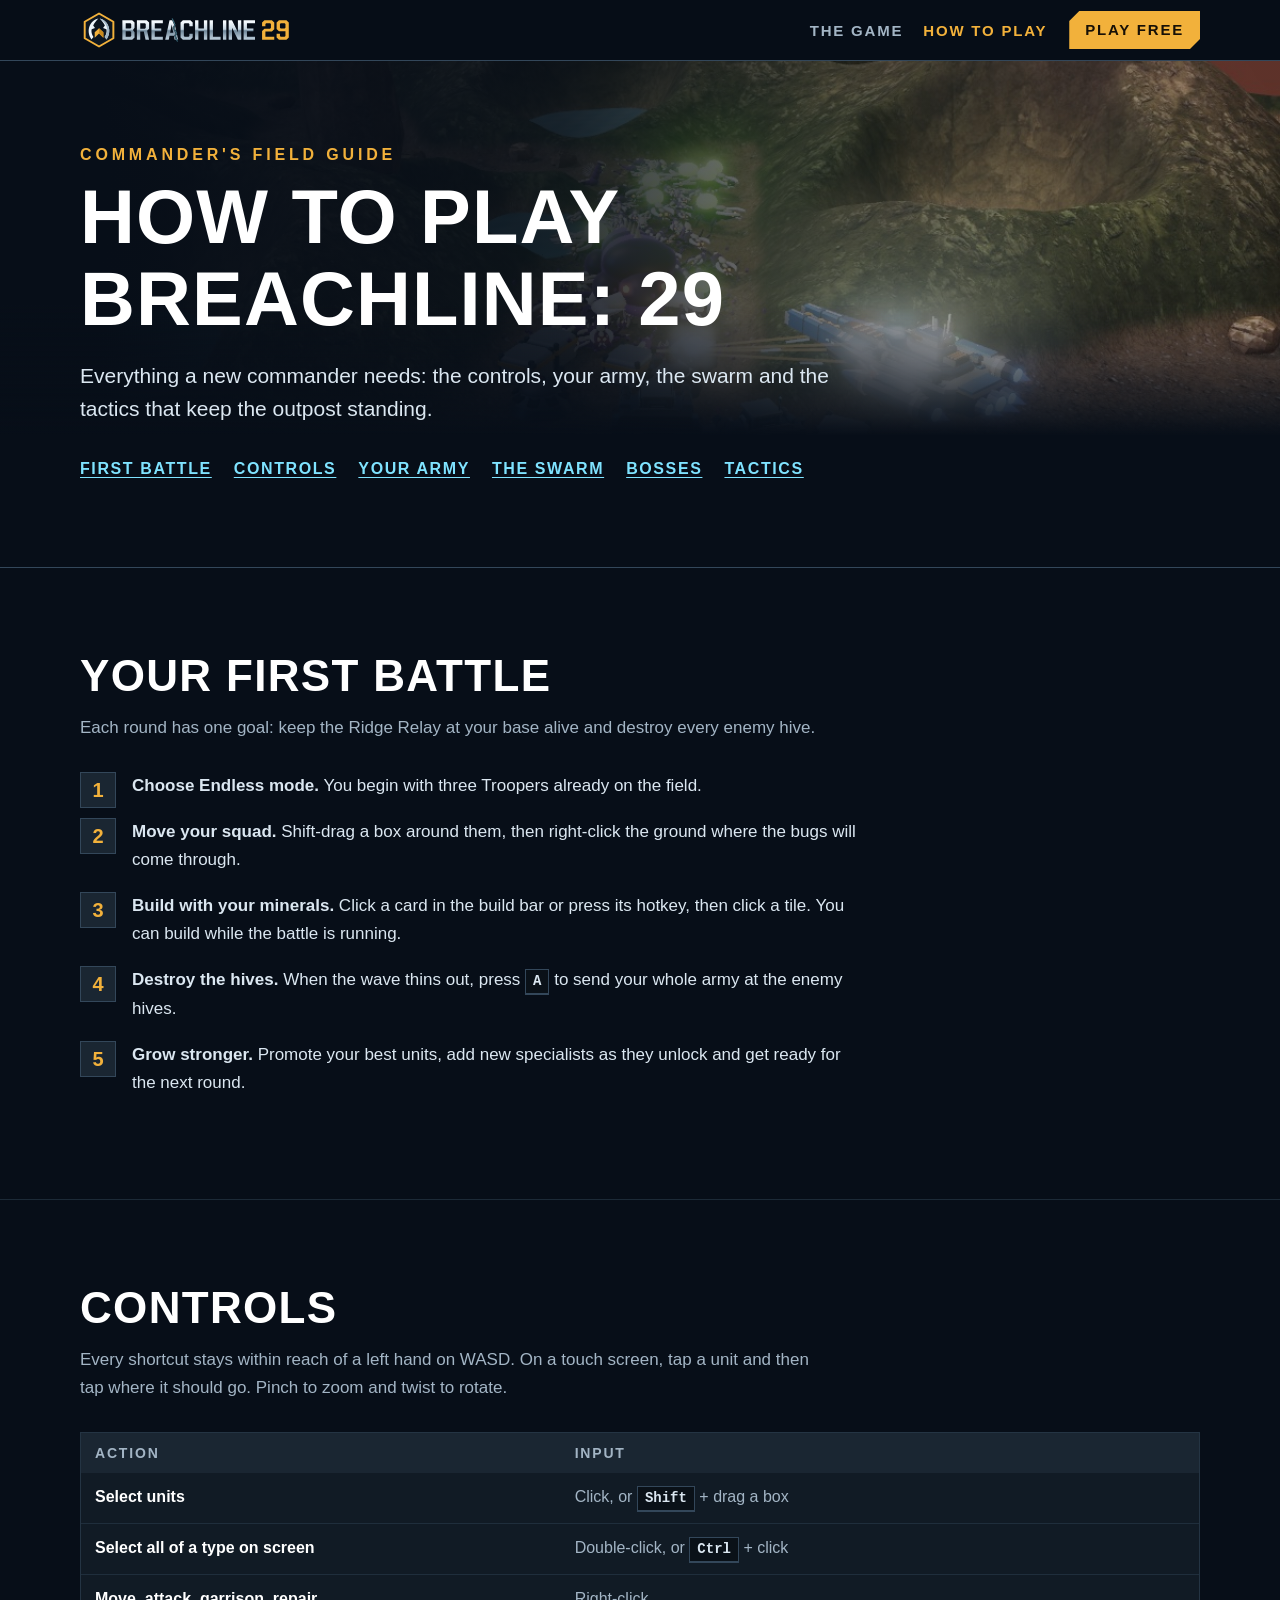
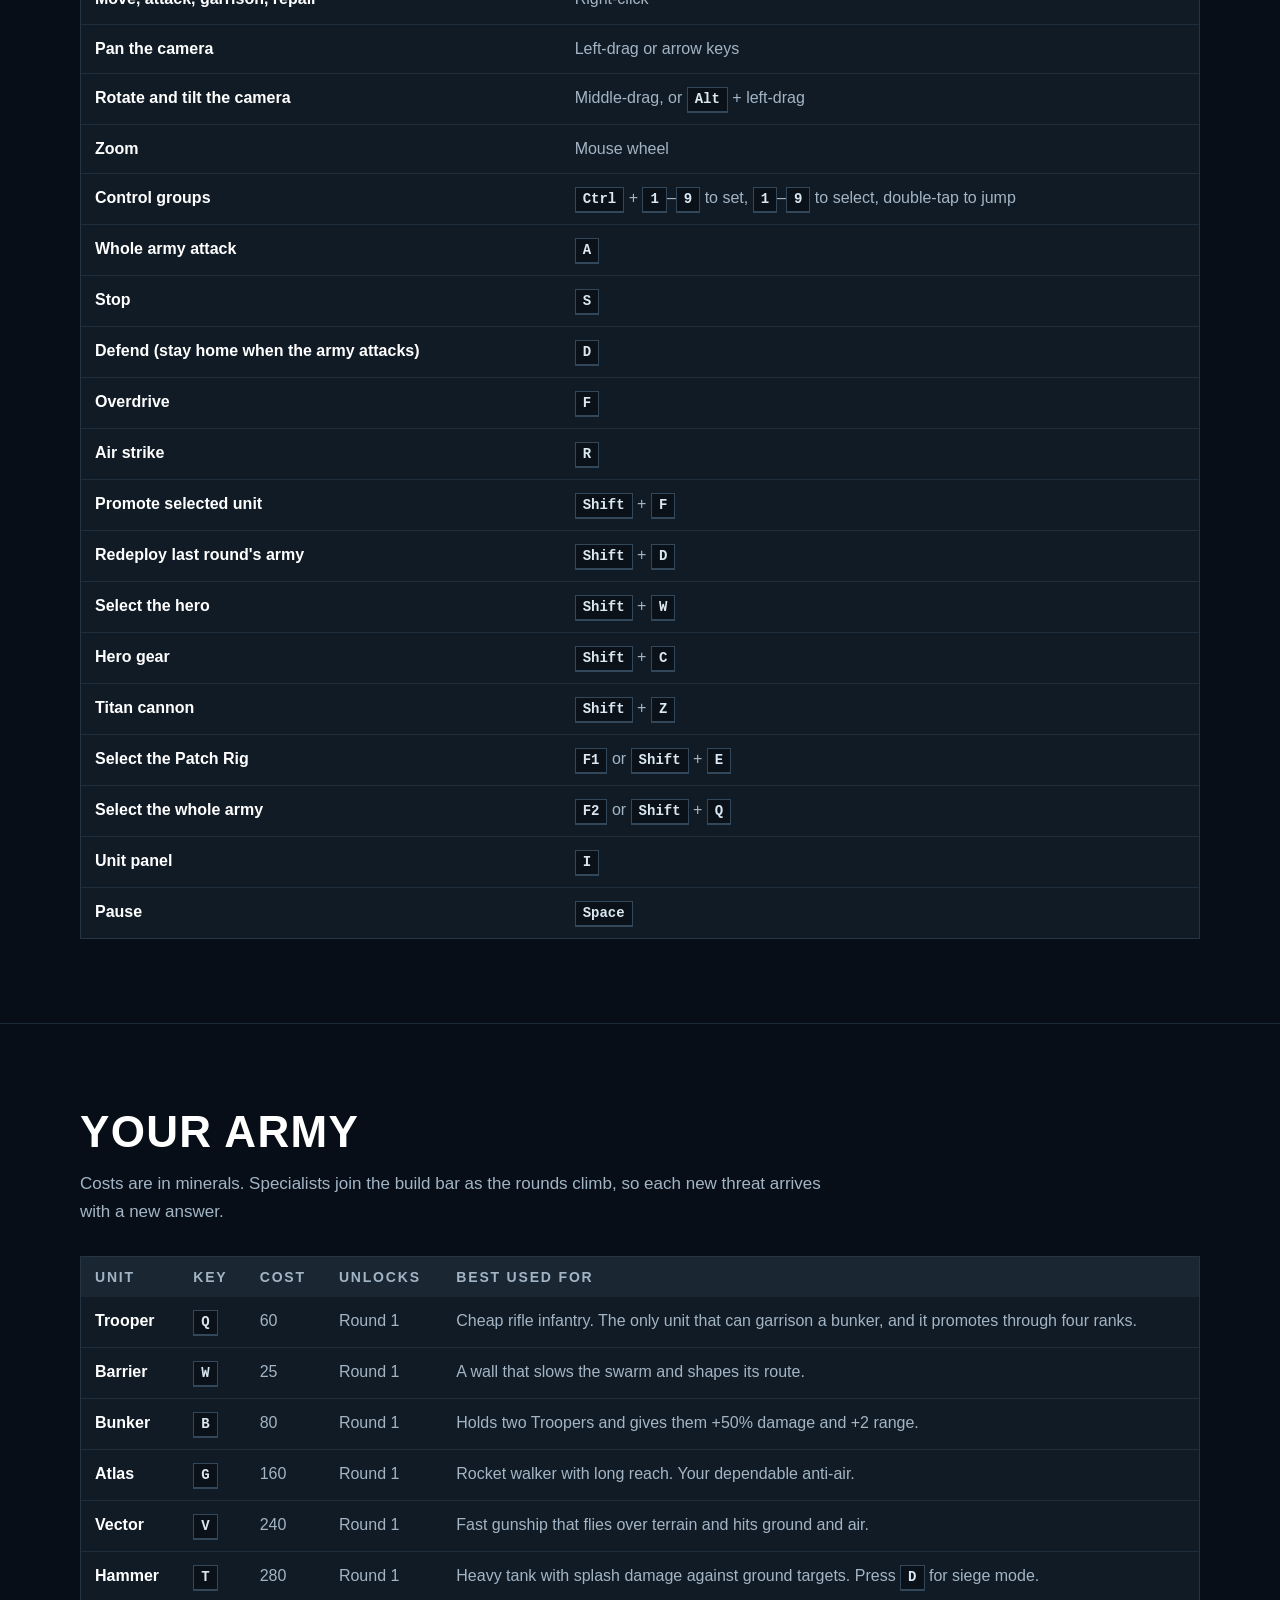
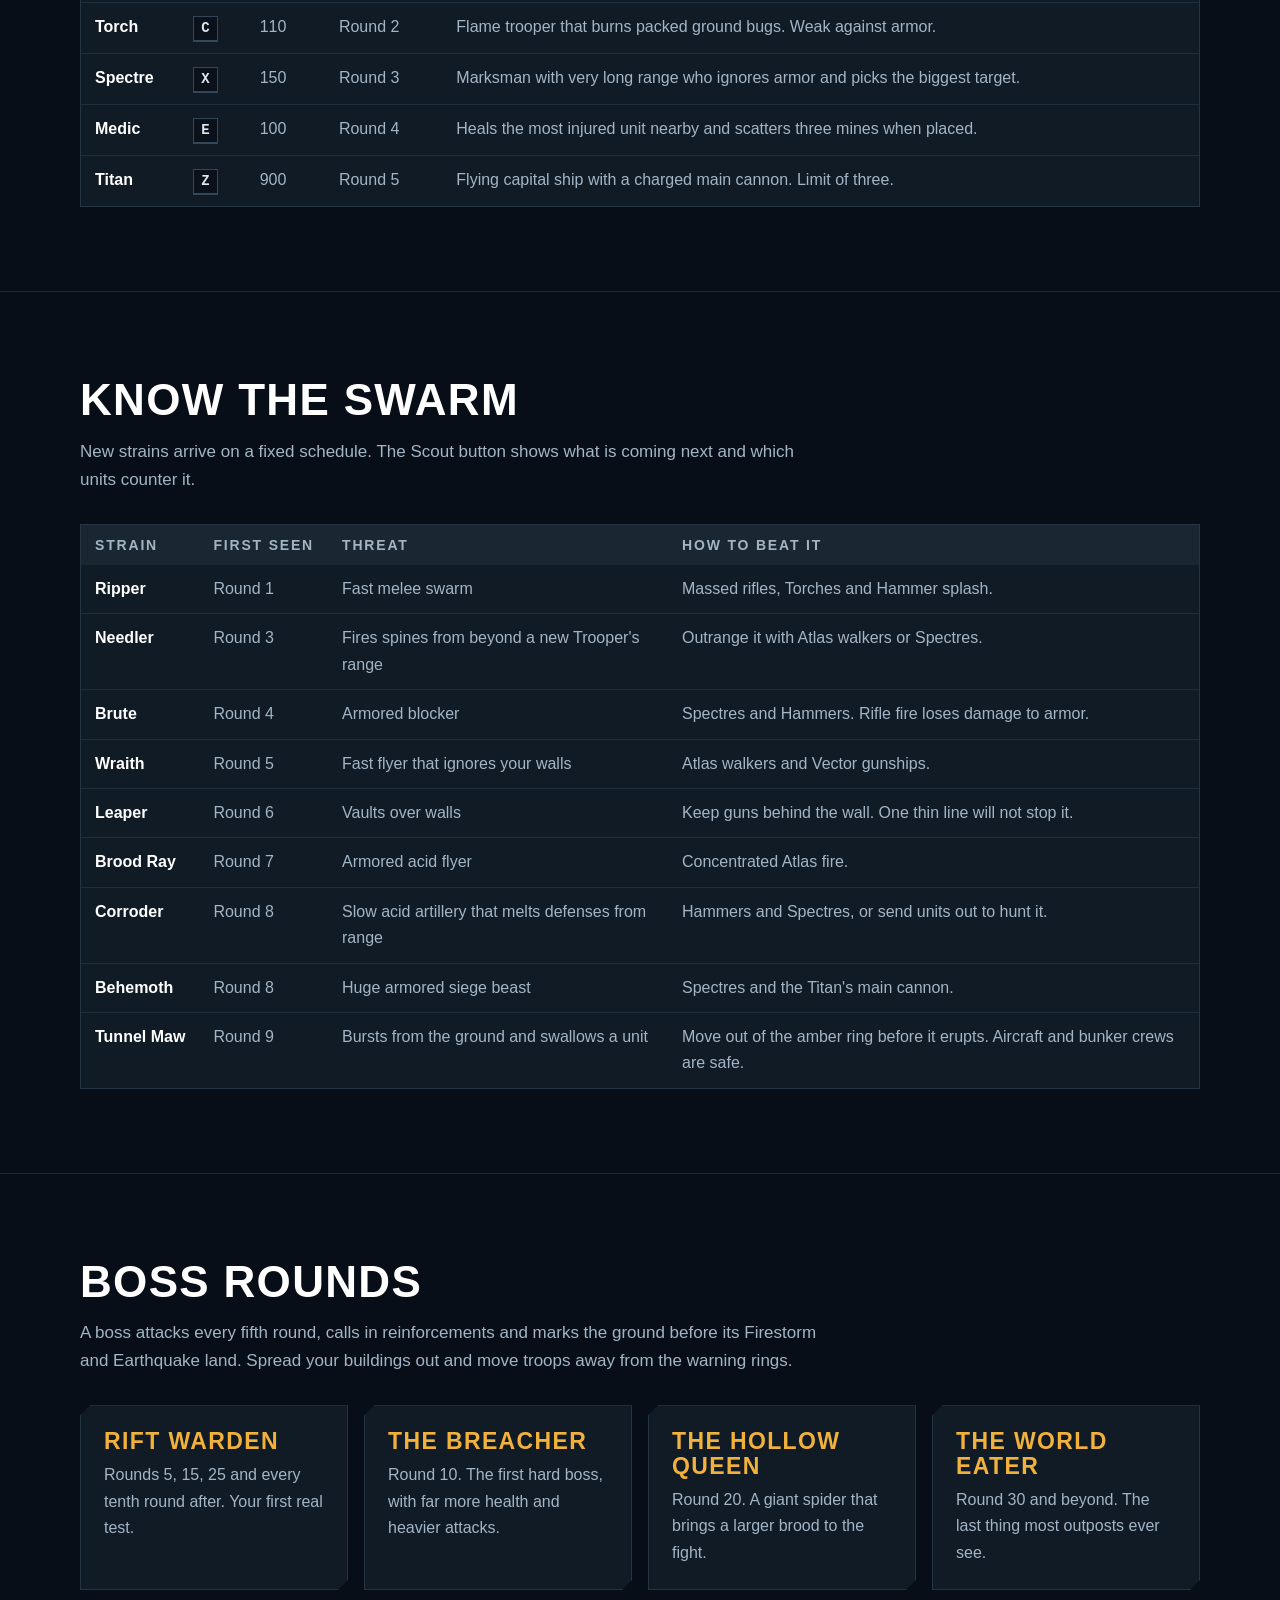
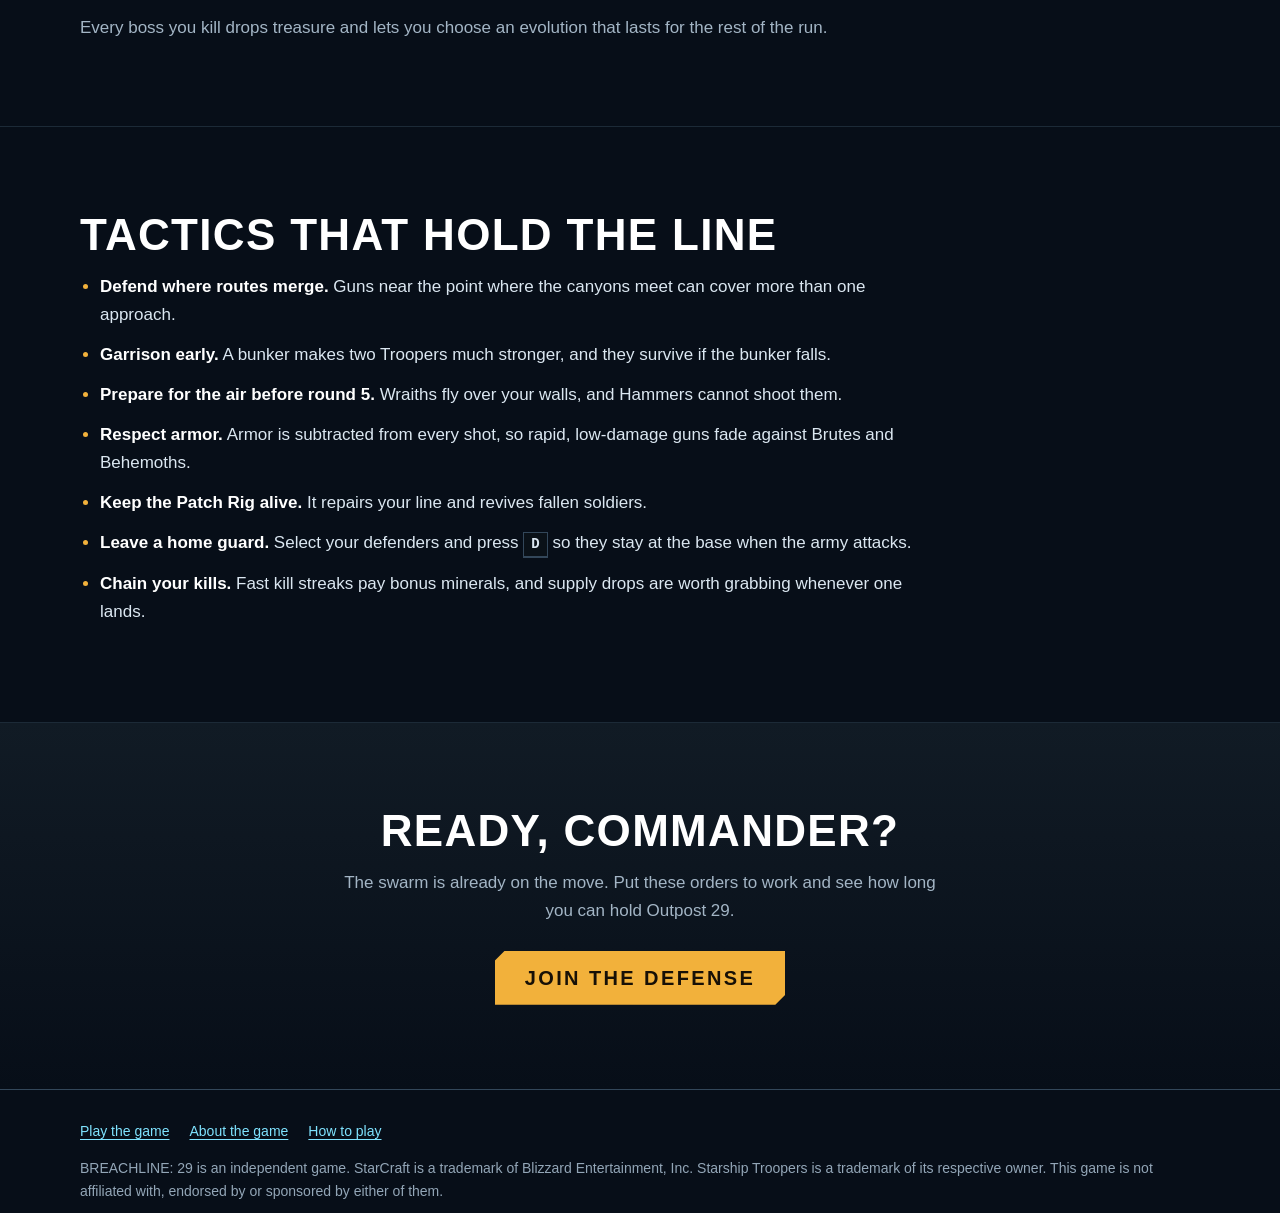
==== commit dfed784c: "Fix movement, performance and design bugs from the full audit Movement: squads spread out and all fi" ====
--- a/guide.html
+++ b/guide.html
@@ -126,6 +126,12 @@
             <tr><th scope="row">Air strike</th><td><kbd>R</kbd></td></tr>
             <tr><th scope="row">Promote selected unit</th><td><kbd>Shift</kbd> + <kbd>F</kbd></td></tr>
             <tr><th scope="row">Redeploy last round's army</th><td><kbd>Shift</kbd> + <kbd>D</kbd></td></tr>
+            <tr><th scope="row">Select the hero</th><td><kbd>Shift</kbd> + <kbd>W</kbd></td></tr>
+            <tr><th scope="row">Hero gear</th><td><kbd>Shift</kbd> + <kbd>C</kbd></td></tr>
+            <tr><th scope="row">Titan cannon</th><td><kbd>Shift</kbd> + <kbd>Z</kbd></td></tr>
+            <tr><th scope="row">Select the Patch Rig</th><td><kbd>F1</kbd> or <kbd>Shift</kbd> + <kbd>E</kbd></td></tr>
+            <tr><th scope="row">Select the whole army</th><td><kbd>F2</kbd> or <kbd>Shift</kbd> + <kbd>Q</kbd></td></tr>
+            <tr><th scope="row">Unit panel</th><td><kbd>I</kbd></td></tr>
             <tr><th scope="row">Pause</th><td><kbd>Space</kbd></td></tr>
           </tbody>
         </table>
